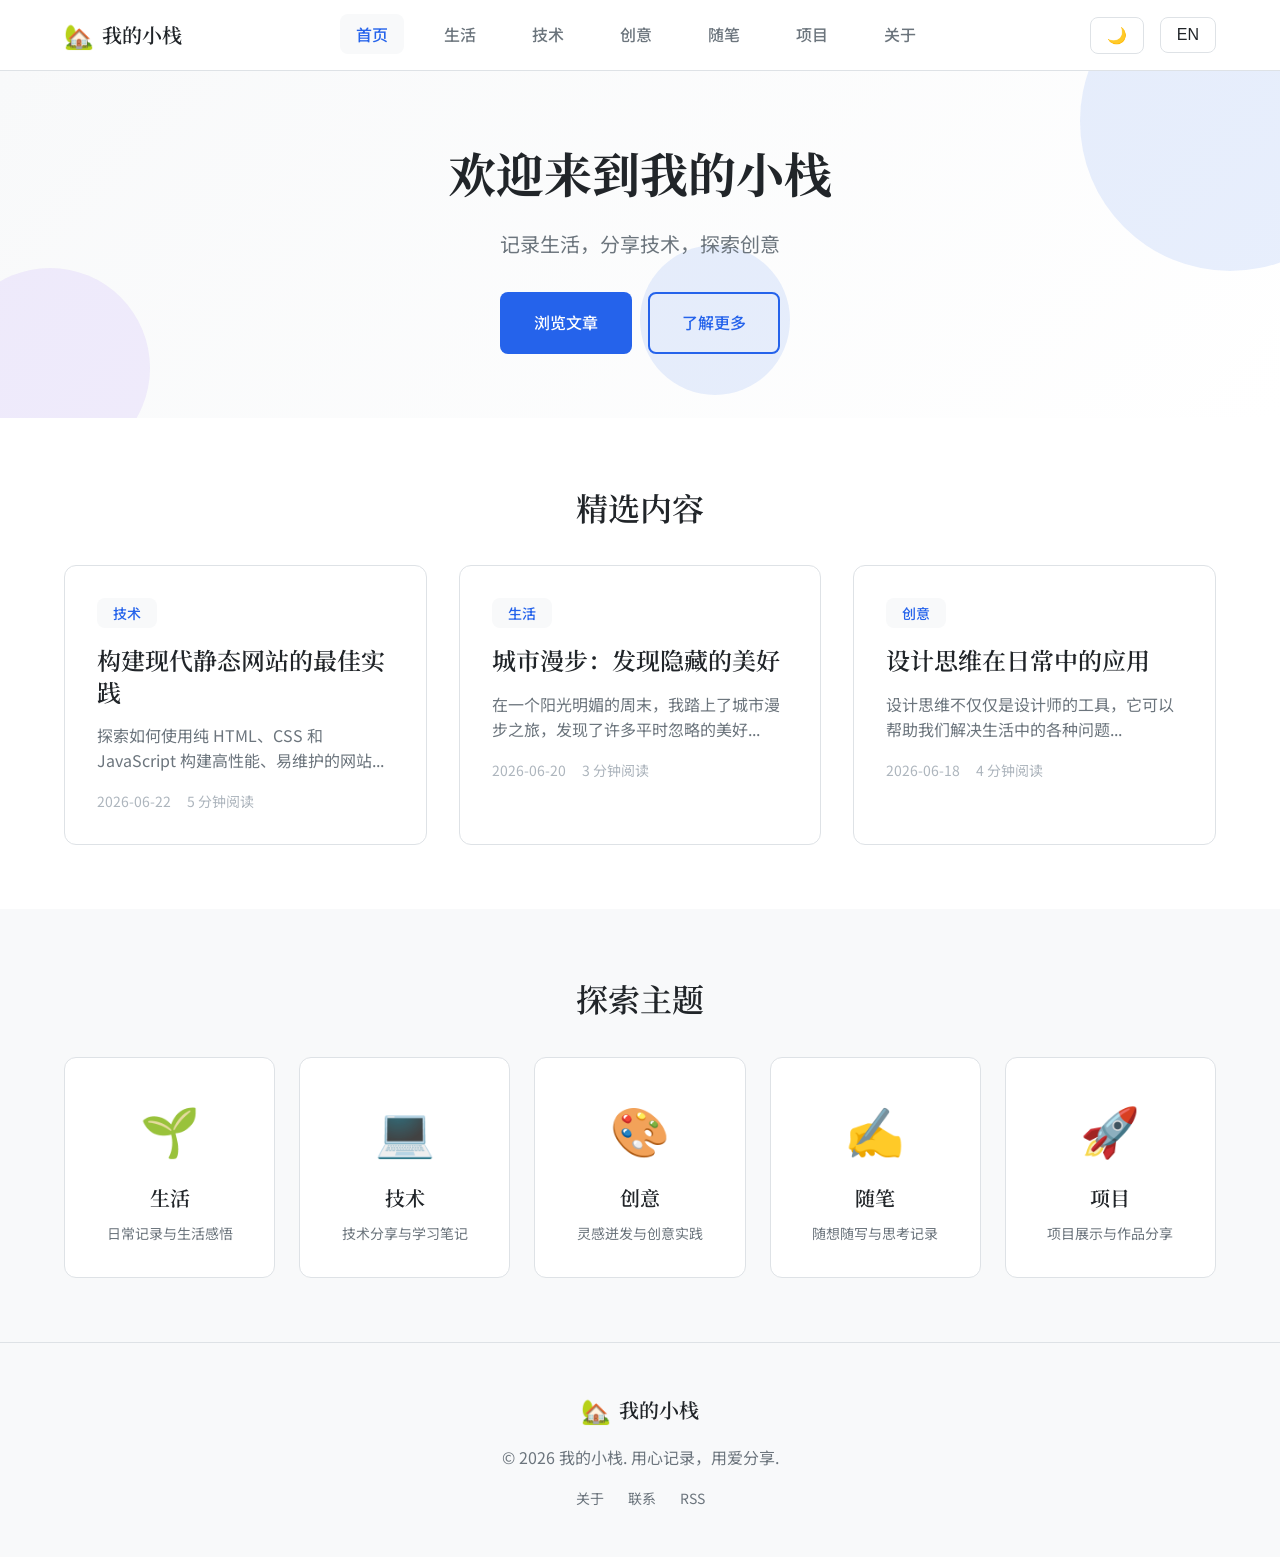
==== index.html @ 9e3a0e68 "Initial commit: 我的小栈 v1" ====
﻿<!DOCTYPE html>
<html lang="zh-CN" data-theme="light">
<head>
    <meta charset="UTF-8">
    <meta name="viewport" content="width=device-width, initial-scale=1.0">
    <title>我的小栈 | My Little Post</title>
    <meta name="description" content="生活、技术、创意、随笔与项目分享">
    <link rel="stylesheet" href="src/styles/main.css">
    <link rel="preconnect" href="https://fonts.googleapis.com">
    <link rel="preconnect" href="https://fonts.gstatic.com" crossorigin>
    <link href="https://fonts.googleapis.com/css2?family=Noto+Serif+SC:wght@400;600;700&family=Noto+Sans+SC:wght@300;400;500;700&display=swap" rel="stylesheet">
</head>
<body>
    <!-- Navigation -->
    <nav class="navbar">
        <div class="container nav-container">
            <a href="/" class="logo">
                <span class="logo-icon">🏡</span>
                <span class="logo-text" data-zh="我的小栈" data-en="My Little Post">我的小栈</span>
            </a>
            <ul class="nav-menu" id="navMenu">
                <li><a href="index.html" class="nav-link active" data-zh="首页" data-en="Home">首页</a></li>
                <li><a href="src/pages/life.html" class="nav-link" data-zh="生活" data-en="Life">生活</a></li>
                <li><a href="src/pages/tech.html" class="nav-link" data-zh="技术" data-en="Tech">技术</a></li>
                <li><a href="src/pages/creative.html" class="nav-link" data-zh="创意" data-en="Creative">创意</a></li>
                <li><a href="src/pages/essays.html" class="nav-link" data-zh="随笔" data-en="Essays">随笔</a></li>
                <li><a href="src/pages/projects.html" class="nav-link" data-zh="项目" data-en="Projects">项目</a></li>
                <li><a href="src/pages/about.html" class="nav-link" data-zh="关于" data-en="About">关于</a></li>
            </ul>
            <div class="nav-actions">
                <button class="theme-toggle" id="themeToggle" aria-label="Toggle theme">
                    <span class="theme-icon">🌙</span>
                </button>
                <button class="lang-toggle" id="langToggle" aria-label="Toggle language">
                    <span class="lang-text">EN</span>
                </button>
                <button class="menu-toggle" id="menuToggle" aria-label="Toggle menu">
                    <span class="hamburger"></span>
                </button>
            </div>
        </div>
    </nav>

    <!-- Hero Section -->
    <header class="hero">
        <div class="container">
            <div class="hero-content">
                <h1 class="hero-title" data-zh="欢迎来到我的小栈" data-en="Welcome to My Little Post">欢迎来到我的小栈</h1>
                <p class="hero-subtitle" data-zh="记录生活，分享技术，探索创意" data-en="Recording life, sharing tech, exploring creativity">记录生活，分享技术，探索创意</p>
                <div class="hero-actions">
                    <a href="#featured" class="btn btn-primary" data-zh="浏览文章" data-en="Browse Posts">浏览文章</a>
                    <a href="src/pages/about.html" class="btn btn-secondary" data-zh="了解更多" data-en="Learn More">了解更多</a>
                </div>
            </div>
        </div>
        <div class="hero-decoration">
            <div class="decoration-circle circle-1"></div>
            <div class="decoration-circle circle-2"></div>
            <div class="decoration-circle circle-3"></div>
        </div>
    </header>

    <!-- Featured Posts -->
    <section class="featured" id="featured">
        <div class="container">
            <h2 class="section-title" data-zh="精选内容" data-en="Featured">精选内容</h2>
            <div class="posts-grid">
                <article class="post-card">
                    <div class="post-category" data-zh="技术" data-en="Tech">技术</div>
                    <h3 class="post-title" data-zh="构建现代静态网站的最佳实践" data-en="Best Practices for Building Modern Static Sites">构建现代静态网站的最佳实践</h3>
                    <p class="post-excerpt" data-zh="探索如何使用纯 HTML、CSS 和 JavaScript 构建高性能、易维护的网站..." data-en="Explore how to build high-performance, maintainable websites with pure HTML, CSS, and JavaScript...">探索如何使用纯 HTML、CSS 和 JavaScript 构建高性能、易维护的网站...</p>
                    <div class="post-meta">
                        <time datetime="2026-06-22">2026-06-22</time>
                        <span class="read-time" data-zh="5 分钟阅读" data-en="5 min read">5 分钟阅读</span>
                    </div>
                </article>
                <article class="post-card">
                    <div class="post-category" data-zh="生活" data-en="Life">生活</div>
                    <h3 class="post-title" data-zh="城市漫步：发现隐藏的美好" data-en="City Walk: Discovering Hidden Beauty">城市漫步：发现隐藏的美好</h3>
                    <p class="post-excerpt" data-zh="在一个阳光明媚的周末，我踏上了城市漫步之旅，发现了许多平时忽略的美好..." data-en="On a sunny weekend, I embarked on a city walk and discovered beauty I had overlooked...">在一个阳光明媚的周末，我踏上了城市漫步之旅，发现了许多平时忽略的美好...</p>
                    <div class="post-meta">
                        <time datetime="2026-06-20">2026-06-20</time>
                        <span class="read-time" data-zh="3 分钟阅读" data-en="3 min read">3 分钟阅读</span>
                    </div>
                </article>
                <article class="post-card">
                    <div class="post-category" data-zh="创意" data-en="Creative">创意</div>
                    <h3 class="post-title" data-zh="设计思维在日常中的应用" data-en="Applying Design Thinking in Daily Life">设计思维在日常中的应用</h3>
                    <p class="post-excerpt" data-zh="设计思维不仅仅是设计师的工具，它可以帮助我们解决生活中的各种问题..." data-en="Design thinking is not just a tool for designers; it can help us solve various problems in life...">设计思维不仅仅是设计师的工具，它可以帮助我们解决生活中的各种问题...</p>
                    <div class="post-meta">
                        <time datetime="2026-06-18">2026-06-18</time>
                        <span class="read-time" data-zh="4 分钟阅读" data-en="4 min read">4 分钟阅读</span>
                    </div>
                </article>
            </div>
        </div>
    </section>

    <!-- Categories Section -->
    <section class="categories">
        <div class="container">
            <h2 class="section-title" data-zh="探索主题" data-en="Explore Topics">探索主题</h2>
            <div class="categories-grid">
                <a href="src/pages/life.html" class="category-card">
                    <span class="category-icon">🌱</span>
                    <h3 class="category-name" data-zh="生活" data-en="Life">生活</h3>
                    <p class="category-desc" data-zh="日常记录与生活感悟" data-en="Daily records and life reflections">日常记录与生活感悟</p>
                </a>
                <a href="src/pages/tech.html" class="category-card">
                    <span class="category-icon">💻</span>
                    <h3 class="category-name" data-zh="技术" data-en="Tech">技术</h3>
                    <p class="category-desc" data-zh="技术分享与学习笔记" data-en="Tech sharing and learning notes">技术分享与学习笔记</p>
                </a>
                <a href="src/pages/creative.html" class="category-card">
                    <span class="category-icon">🎨</span>
                    <h3 class="category-name" data-zh="创意" data-en="Creative">创意</h3>
                    <p class="category-desc" data-zh="灵感迸发与创意实践" data-en="Inspiration and creative practice">灵感迸发与创意实践</p>
                </a>
                <a href="src/pages/essays.html" class="category-card">
                    <span class="category-icon">✍️</span>
                    <h3 class="category-name" data-zh="随笔" data-en="Essays">随笔</h3>
                    <p class="category-desc" data-zh="随想随写与思考记录" data-en="Random thoughts and reflections">随想随写与思考记录</p>
                </a>
                <a href="src/pages/projects.html" class="category-card">
                    <span class="category-icon">🚀</span>
                    <h3 class="category-name" data-zh="项目" data-en="Projects">项目</h3>
                    <p class="category-desc" data-zh="项目展示与作品分享" data-en="Project showcase and portfolio">项目展示与作品分享</p>
                </a>
            </div>
        </div>
    </section>

    <!-- Footer -->
    <footer class="footer">
        <div class="container">
            <div class="footer-content">
                <div class="footer-brand">
                    <span class="logo-icon">🏡</span>
                    <span class="logo-text" data-zh="我的小栈" data-en="My Little Post">我的小栈</span>
                </div>
                <p class="footer-text" data-zh="© 2026 我的小栈. 用心记录，用爱分享." data-en="© 2026 My Little Post. Record with heart, share with love.">© 2026 我的小栈. 用心记录，用爱分享.</p>
                <div class="footer-links">
                    <a href="src/pages/about.html" data-zh="关于" data-en="About">关于</a>
                    <a href="#" data-zh="联系" data-en="Contact">联系</a>
                    <a href="#" data-zh="RSS" data-en="RSS">RSS</a>
                </div>
            </div>
        </div>
    </footer>

    <script src="src/scripts/main.js"></script>
</body>
</html>
---- src/styles/main.css ----
﻿/* ============================================
   我的小栈 - Main Stylesheet
   ============================================ */

/* CSS Variables - Theme System */
:root {
    /* Colors - Light Theme */
    --color-bg: #ffffff;
    --color-bg-secondary: #f8f9fa;
    --color-bg-tertiary: #e9ecef;
    --color-text: #212529;
    --color-text-secondary: #6c757d;
    --color-text-muted: #adb5bd;
    --color-primary: #2563eb;
    --color-primary-hover: #1d4ed8;
    --color-accent: #8b5cf6;
    --color-border: #dee2e6;
    --color-shadow: rgba(0, 0, 0, 0.1);
    --color-card-bg: #ffffff;
    
    /* Typography */
    --font-serif: 'Noto Serif SC', serif;
    --font-sans: 'Noto Sans SC', -apple-system, BlinkMacSystemFont, 'Segoe UI', sans-serif;
    --font-mono: 'Fira Code', 'Consolas', monospace;
    
    /* Spacing */
    --spacing-xs: 0.25rem;
    --spacing-sm: 0.5rem;
    --spacing-md: 1rem;
    --spacing-lg: 1.5rem;
    --spacing-xl: 2rem;
    --spacing-2xl: 3rem;
    --spacing-3xl: 4rem;
    
    /* Layout */
    --container-max: 1200px;
    --border-radius: 8px;
    --border-radius-lg: 12px;
    
    /* Transitions */
    --transition: all 0.3s ease;
}

/* Dark Theme */
[data-theme="dark"] {
    --color-bg: #1a1a1a;
    --color-bg-secondary: #2d2d2d;
    --color-bg-tertiary: #404040;
    --color-text: #e4e4e4;
    --color-text-secondary: #a0a0a0;
    --color-text-muted: #6c6c6c;
    --color-primary: #60a5fa;
    --color-primary-hover: #3b82f6;
    --color-accent: #a78bfa;
    --color-border: #404040;
    --color-shadow: rgba(0, 0, 0, 0.3);
    --color-card-bg: #2d2d2d;
}

/* Reset & Base */
* {
    margin: 0;
    padding: 0;
    box-sizing: border-box;
}

html {
    scroll-behavior: smooth;
}

body {
    font-family: var(--font-sans);
    font-size: 16px;
    line-height: 1.6;
    color: var(--color-text);
    background-color: var(--color-bg);
    transition: var(--transition);
}

.container {
    max-width: var(--container-max);
    margin: 0 auto;
    padding: 0 var(--spacing-lg);
}

a {
    color: var(--color-primary);
    text-decoration: none;
    transition: var(--transition);
}

a:hover {
    color: var(--color-primary-hover);
}

/* ============================================
   Navigation
   ============================================ */
.navbar {
    position: sticky;
    top: 0;
    z-index: 1000;
    background-color: var(--color-bg);
    border-bottom: 1px solid var(--color-border);
    backdrop-filter: blur(10px);
    background-color: rgba(var(--color-bg), 0.95);
}

.nav-container {
    display: flex;
    align-items: center;
    justify-content: space-between;
    padding: var(--spacing-md) var(--spacing-lg);
}

.logo {
    display: flex;
    align-items: center;
    gap: var(--spacing-sm);
    font-family: var(--font-serif);
    font-size: 1.25rem;
    font-weight: 600;
    color: var(--color-text);
}

.logo:hover {
    color: var(--color-primary);
}

.logo-icon {
    font-size: 1.5rem;
}

.nav-menu {
    display: flex;
    list-style: none;
    gap: var(--spacing-lg);
}

.nav-link {
    color: var(--color-text-secondary);
    font-weight: 500;
    padding: var(--spacing-sm) var(--spacing-md);
    border-radius: var(--border-radius);
    transition: var(--transition);
}

.nav-link:hover,
.nav-link.active {
    color: var(--color-primary);
    background-color: var(--color-bg-secondary);
}

.nav-actions {
    display: flex;
    align-items: center;
    gap: var(--spacing-md);
}

.theme-toggle,
.lang-toggle {
    background: none;
    border: 1px solid var(--color-border);
    border-radius: var(--border-radius);
    padding: var(--spacing-sm) var(--spacing-md);
    cursor: pointer;
    font-size: 1rem;
    color: var(--color-text);
    transition: var(--transition);
}

.theme-toggle:hover,
.lang-toggle:hover {
    background-color: var(--color-bg-secondary);
    border-color: var(--color-primary);
}

.menu-toggle {
    display: none;
    background: none;
    border: none;
    cursor: pointer;
    padding: var(--spacing-sm);
}

.hamburger {
    display: block;
    width: 24px;
    height: 2px;
    background-color: var(--color-text);
    position: relative;
    transition: var(--transition);
}

.hamburger::before,
.hamburger::after {
    content: '';
    position: absolute;
    width: 24px;
    height: 2px;
    background-color: var(--color-text);
    transition: var(--transition);
}

.hamburger::before {
    top: -8px;
}

.hamburger::after {
    bottom: -8px;
}

/* ============================================
   Hero Section
   ============================================ */
.hero {
    position: relative;
    padding: var(--spacing-3xl) 0;
    background: linear-gradient(135deg, var(--color-bg-secondary) 0%, var(--color-bg) 100%);
    overflow: hidden;
}

.hero-content {
    text-align: center;
    position: relative;
    z-index: 2;
}

.hero-title {
    font-family: var(--font-serif);
    font-size: 3rem;
    font-weight: 700;
    margin-bottom: var(--spacing-md);
    color: var(--color-text);
}

.hero-subtitle {
    font-size: 1.25rem;
    color: var(--color-text-secondary);
    margin-bottom: var(--spacing-xl);
}

.hero-actions {
    display: flex;
    gap: var(--spacing-md);
    justify-content: center;
    flex-wrap: wrap;
}

.btn {
    display: inline-block;
    padding: var(--spacing-md) var(--spacing-xl);
    border-radius: var(--border-radius);
    font-weight: 500;
    transition: var(--transition);
    border: 2px solid transparent;
}

.btn-primary {
    background-color: var(--color-primary);
    color: white;
}

.btn-primary:hover {
    background-color: var(--color-primary-hover);
    color: white;
    transform: translateY(-2px);
    box-shadow: 0 4px 12px var(--color-shadow);
}

.btn-secondary {
    background-color: transparent;
    color: var(--color-primary);
    border-color: var(--color-primary);
}

.btn-secondary:hover {
    background-color: var(--color-primary);
    color: white;
}

.hero-decoration {
    position: absolute;
    top: 0;
    left: 0;
    right: 0;
    bottom: 0;
    pointer-events: none;
}

.decoration-circle {
    position: absolute;
    border-radius: 50%;
    opacity: 0.1;
    animation: float 20s infinite ease-in-out;
}

.circle-1 {
    width: 300px;
    height: 300px;
    background: var(--color-primary);
    top: -100px;
    right: -100px;
    animation-delay: 0s;
}

.circle-2 {
    width: 200px;
    height: 200px;
    background: var(--color-accent);
    bottom: -50px;
    left: -50px;
    animation-delay: 5s;
}

.circle-3 {
    width: 150px;
    height: 150px;
    background: var(--color-primary);
    top: 50%;
    left: 50%;
    animation-delay: 10s;
}

@keyframes float {
    0%, 100% {
        transform: translate(0, 0);
    }
    50% {
        transform: translate(30px, -30px);
    }
}

/* ============================================
   Featured Posts
   ============================================ */
.featured {
    padding: var(--spacing-3xl) 0;
}

.section-title {
    font-family: var(--font-serif);
    font-size: 2rem;
    font-weight: 600;
    margin-bottom: var(--spacing-xl);
    text-align: center;
    color: var(--color-text);
}

.posts-grid {
    display: grid;
    grid-template-columns: repeat(auto-fit, minmax(300px, 1fr));
    gap: var(--spacing-xl);
}

.post-card {
    background-color: var(--color-card-bg);
    border: 1px solid var(--color-border);
    border-radius: var(--border-radius-lg);
    padding: var(--spacing-xl);
    transition: var(--transition);
    cursor: pointer;
}

.post-card:hover {
    transform: translateY(-4px);
    box-shadow: 0 8px 24px var(--color-shadow);
    border-color: var(--color-primary);
}

.post-category {
    display: inline-block;
    font-size: 0.875rem;
    font-weight: 500;
    color: var(--color-primary);
    background-color: var(--color-bg-secondary);
    padding: var(--spacing-xs) var(--spacing-md);
    border-radius: var(--border-radius);
    margin-bottom: var(--spacing-md);
}

.post-title {
    font-family: var(--font-serif);
    font-size: 1.5rem;
    font-weight: 600;
    margin-bottom: var(--spacing-md);
    color: var(--color-text);
    line-height: 1.3;
}

.post-excerpt {
    color: var(--color-text-secondary);
    margin-bottom: var(--spacing-md);
    line-height: 1.6;
}

.post-meta {
    display: flex;
    gap: var(--spacing-md);
    font-size: 0.875rem;
    color: var(--color-text-muted);
}

/* ============================================
   Categories Section
   ============================================ */
.categories {
    padding: var(--spacing-3xl) 0;
    background-color: var(--color-bg-secondary);
}

.categories-grid {
    display: grid;
    grid-template-columns: repeat(auto-fit, minmax(200px, 1fr));
    gap: var(--spacing-lg);
}

.category-card {
    background-color: var(--color-card-bg);
    border: 1px solid var(--color-border);
    border-radius: var(--border-radius-lg);
    padding: var(--spacing-xl);
    text-align: center;
    transition: var(--transition);
}

.category-card:hover {
    transform: translateY(-4px);
    box-shadow: 0 8px 24px var(--color-shadow);
    border-color: var(--color-primary);
}

.category-icon {
    font-size: 3rem;
    display: block;
    margin-bottom: var(--spacing-md);
}

.category-name {
    font-family: var(--font-serif);
    font-size: 1.25rem;
    font-weight: 600;
    margin-bottom: var(--spacing-sm);
    color: var(--color-text);
}

.category-desc {
    font-size: 0.875rem;
    color: var(--color-text-secondary);
}

/* ============================================
   Footer
   ============================================ */
.footer {
    padding: var(--spacing-2xl) 0;
    background-color: var(--color-bg-secondary);
    border-top: 1px solid var(--color-border);
}

.footer-content {
    text-align: center;
}

.footer-brand {
    display: flex;
    align-items: center;
    justify-content: center;
    gap: var(--spacing-sm);
    font-family: var(--font-serif);
    font-size: 1.25rem;
    font-weight: 600;
    margin-bottom: var(--spacing-md);
}

.footer-text {
    color: var(--color-text-secondary);
    margin-bottom: var(--spacing-md);
}

.footer-links {
    display: flex;
    gap: var(--spacing-lg);
    justify-content: center;
}

.footer-links a {
    color: var(--color-text-secondary);
    font-size: 0.875rem;
}

.footer-links a:hover {
    color: var(--color-primary);
}

/* ============================================
   Responsive Design
   ============================================ */
@media (max-width: 768px) {
    .nav-menu {
        position: fixed;
        left: -100%;
        top: 70px;
        flex-direction: column;
        background-color: var(--color-bg);
        width: 100%;
        text-align: center;
        transition: 0.3s;
        box-shadow: 0 10px 27px var(--color-shadow);
        padding: var(--spacing-xl) 0;
    }

    .nav-menu.active {
        left: 0;
    }

    .menu-toggle {
        display: block;
    }

    .hero-title {
        font-size: 2rem;
    }

    .hero-subtitle {
        font-size: 1rem;
    }

    .posts-grid {
        grid-template-columns: 1fr;
    }

    .categories-grid {
        grid-template-columns: repeat(2, 1fr);
    }
}

@media (max-width: 480px) {
    .categories-grid {
        grid-template-columns: 1fr;
    }
}

/* ============================================
   Page Header (Sub-pages)
   ============================================ */
.page-header {
    padding: var(--spacing-3xl) 0 var(--spacing-xl);
    background: linear-gradient(135deg, var(--color-bg-secondary) 0%, var(--color-bg) 100%);
    text-align: center;
}

.page-title {
    font-family: var(--font-serif);
    font-size: 2.5rem;
    font-weight: 700;
    margin-bottom: var(--spacing-md);
    display: flex;
    align-items: center;
    justify-content: center;
    gap: var(--spacing-md);
}

.page-icon {
    font-size: 2.5rem;
}

.page-subtitle {
    font-size: 1.125rem;
    color: var(--color-text-secondary);
}

.page-content {
    padding: var(--spacing-2xl) 0 var(--spacing-3xl);
    min-height: 50vh;
}

/* ============================================
   About Page
   ============================================ */
.about-content {
    max-width: 800px;
    margin: 0 auto;
}

.about-section {
    margin-bottom: var(--spacing-2xl);
}

.about-section h2 {
    font-family: var(--font-serif);
    font-size: 1.75rem;
    font-weight: 600;
    margin-bottom: var(--spacing-md);
    color: var(--color-text);
}

.about-section p {
    color: var(--color-text-secondary);
    line-height: 1.8;
    margin-bottom: var(--spacing-md);
}

.about-features {
    display: grid;
    grid-template-columns: repeat(auto-fit, minmax(150px, 1fr));
    gap: var(--spacing-lg);
    margin-top: var(--spacing-lg);
}

.feature-item {
    text-align: center;
    padding: var(--spacing-lg);
    background-color: var(--color-bg-secondary);
    border-radius: var(--border-radius-lg);
    transition: var(--transition);
}

.feature-item:hover {
    transform: translateY(-4px);
    box-shadow: 0 4px 12px var(--color-shadow);
}

.feature-icon {
    font-size: 2rem;
    display: block;
    margin-bottom: var(--spacing-sm);
}

.feature-item h3 {
    font-family: var(--font-serif);
    font-size: 1.125rem;
    margin-bottom: var(--spacing-xs);
}

.feature-item p {
    font-size: 0.875rem;
    margin-bottom: 0;
}

.contact-links {
    display: flex;
    flex-wrap: wrap;
    gap: var(--spacing-md);
    margin-top: var(--spacing-md);
}

.contact-link {
    display: inline-flex;
    align-items: center;
    gap: var(--spacing-sm);
    padding: var(--spacing-md) var(--spacing-lg);
    background-color: var(--color-bg-secondary);
    border-radius: var(--border-radius);
    color: var(--color-text);
    transition: var(--transition);
}

.contact-link:hover {
    background-color: var(--color-primary);
    color: white;
    transform: translateY(-2px);
}

.post-tag {
    background-color: var(--color-bg-tertiary);
    padding: 2px 8px;
    border-radius: 4px;
    font-size: 0.75rem;
}
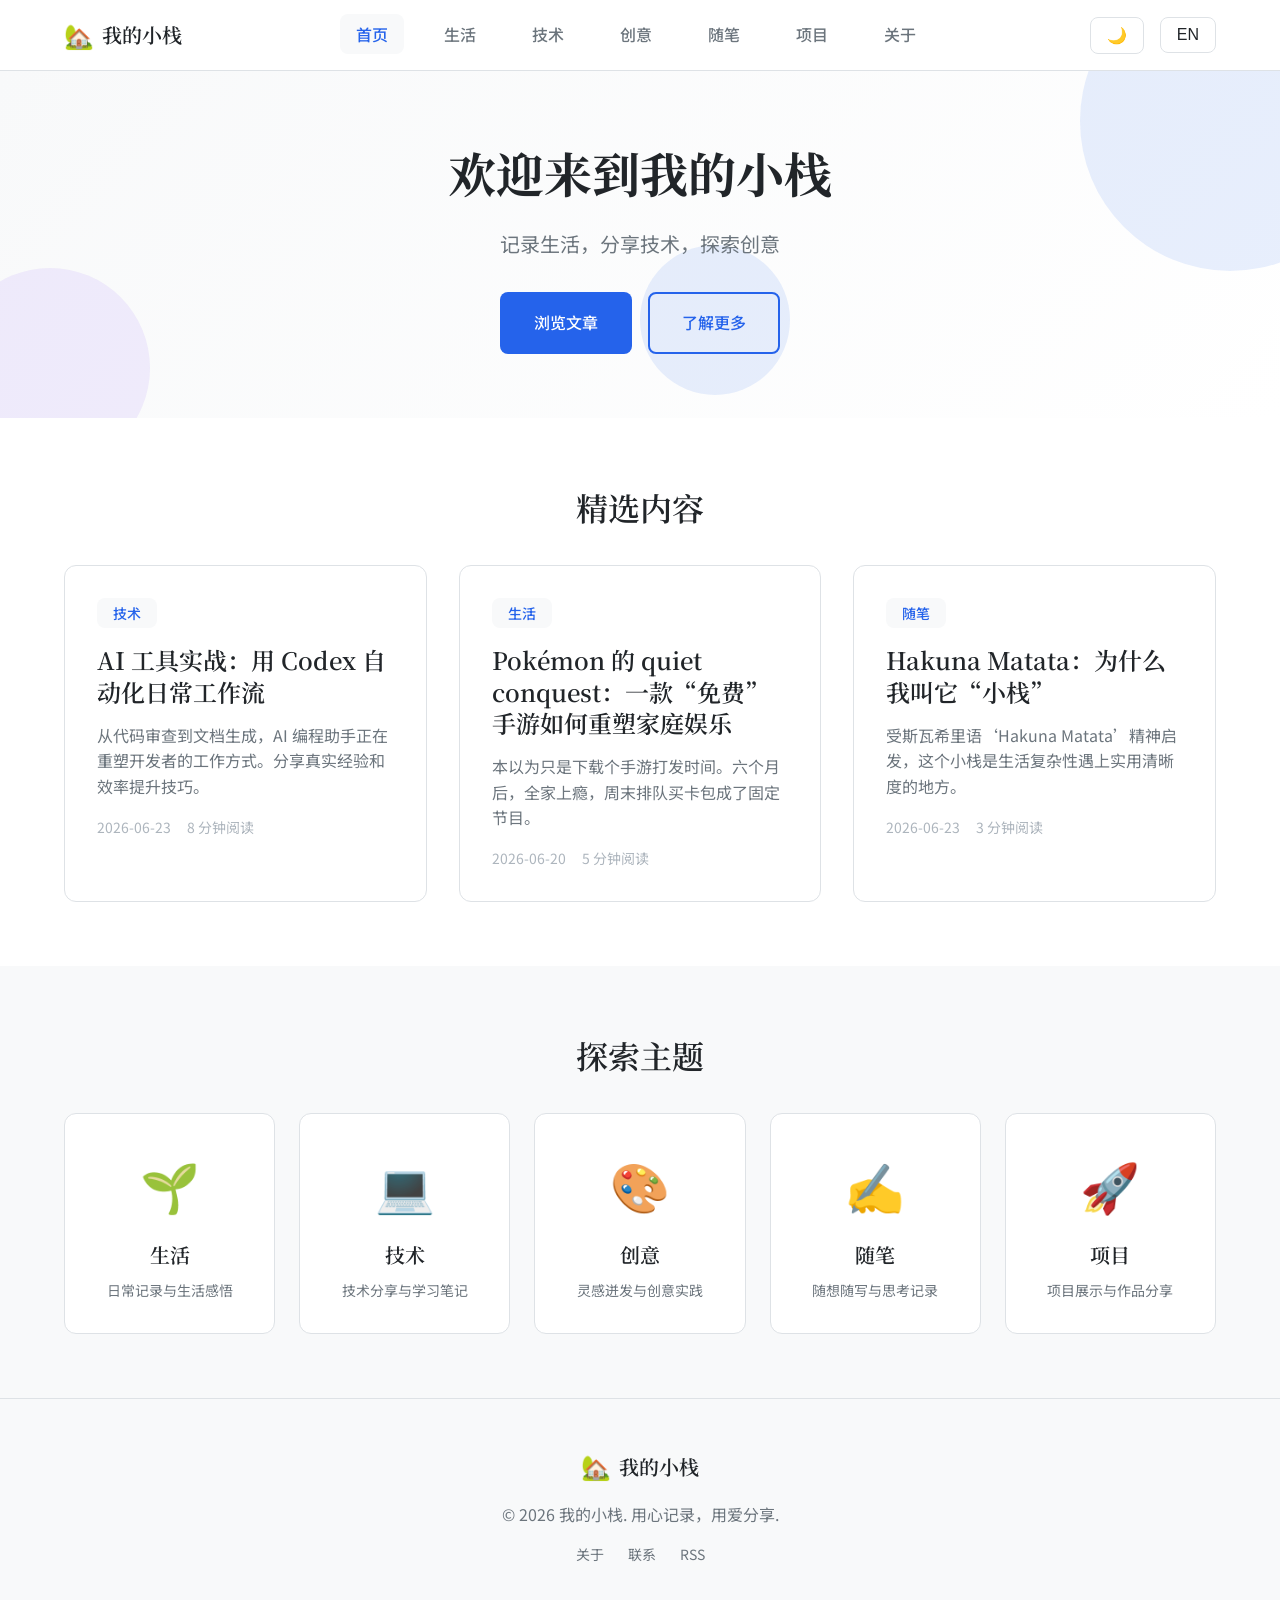
==== commit 99358f7a: "Add real content to all pages" ====
--- a/index.html
+++ b/index.html
@@ -67,32 +67,31 @@
             <div class="posts-grid">
                 <article class="post-card">
                     <div class="post-category" data-zh="技术" data-en="Tech">技术</div>
-                    <h3 class="post-title" data-zh="构建现代静态网站的最佳实践" data-en="Best Practices for Building Modern Static Sites">构建现代静态网站的最佳实践</h3>
-                    <p class="post-excerpt" data-zh="探索如何使用纯 HTML、CSS 和 JavaScript 构建高性能、易维护的网站..." data-en="Explore how to build high-performance, maintainable websites with pure HTML, CSS, and JavaScript...">探索如何使用纯 HTML、CSS 和 JavaScript 构建高性能、易维护的网站...</p>
+                    <h3 class="post-title" data-zh="AI 工具实战：用 Codex 自动化日常工作流" data-en="AI Tools in Action: Automating Daily Workflows with Codex">AI 工具实战：用 Codex 自动化日常工作流</h3>
+                    <p class="post-excerpt" data-zh="从代码审查到文档生成，AI 编程助手正在重塑开发者的工作方式。分享真实经验和效率提升技巧。" data-en="From code review to documentation, AI coding assistants are reshaping how developers work.">从代码审查到文档生成，AI 编程助手正在重塑开发者的工作方式。分享真实经验和效率提升技巧。</p>
                     <div class="post-meta">
-                        <time datetime="2026-06-22">2026-06-22</time>
+                        <time datetime="2026-06-23">2026-06-23</time>
+                        <span class="read-time" data-zh="8 分钟阅读" data-en="8 min read">8 分钟阅读</span>
+                    </div>
+                </article>
+                <article class="post-card">
+                    <div class="post-category" data-zh="生活" data-en="Life">生活</div>
+                    <h3 class="post-title" data-zh="Pokémon 的 quiet conquest：一款“免费”手游如何重塑家庭娱乐" data-en="Pokémon’s Quiet Conquest: How a Free Game Reshaped Family Entertainment">Pokémon 的 quiet conquest：一款“免费”手游如何重塑家庭娱乐</h3>
+                    <p class="post-excerpt" data-zh="本以为只是下载个手游打发时间。六个月后，全家上瘾，周末排队买卡包成了固定节目。" data-en="I thought I was just downloading a mobile game. Six months later, the whole family is hooked.">本以为只是下载个手游打发时间。六个月后，全家上瘾，周末排队买卡包成了固定节目。</p>
+                    <div class="post-meta">
+                        <time datetime="2026-06-20">2026-06-20</time>
                         <span class="read-time" data-zh="5 分钟阅读" data-en="5 min read">5 分钟阅读</span>
                     </div>
                 </article>
                 <article class="post-card">
-                    <div class="post-category" data-zh="生活" data-en="Life">生活</div>
-                    <h3 class="post-title" data-zh="城市漫步：发现隐藏的美好" data-en="City Walk: Discovering Hidden Beauty">城市漫步：发现隐藏的美好</h3>
-                    <p class="post-excerpt" data-zh="在一个阳光明媚的周末，我踏上了城市漫步之旅，发现了许多平时忽略的美好..." data-en="On a sunny weekend, I embarked on a city walk and discovered beauty I had overlooked...">在一个阳光明媚的周末，我踏上了城市漫步之旅，发现了许多平时忽略的美好...</p>
+                    <div class="post-category" data-zh="随笔" data-en="Essays">随笔</div>
+                    <h3 class="post-title" data-zh="Hakuna Matata：为什么我叫它“小栈”" data-en="Hakuna Matata: Why I Call It ‘Little Post’">Hakuna Matata：为什么我叫它“小栈”</h3>
+                    <p class="post-excerpt" data-zh="受斯瓦希里语‘Hakuna Matata’精神启发，这个小栈是生活复杂性遇上实用清晰度的地方。" data-en="Inspired by ‘Hakuna Matata’, this little post is where life’s complexity meets practical clarity.">受斯瓦希里语‘Hakuna Matata’精神启发，这个小栈是生活复杂性遇上实用清晰度的地方。</p>
                     <div class="post-meta">
-                        <time datetime="2026-06-20">2026-06-20</time>
+                        <time datetime="2026-06-23">2026-06-23</time>
                         <span class="read-time" data-zh="3 分钟阅读" data-en="3 min read">3 分钟阅读</span>
                     </div>
-                </article>
-                <article class="post-card">
-                    <div class="post-category" data-zh="创意" data-en="Creative">创意</div>
-                    <h3 class="post-title" data-zh="设计思维在日常中的应用" data-en="Applying Design Thinking in Daily Life">设计思维在日常中的应用</h3>
-                    <p class="post-excerpt" data-zh="设计思维不仅仅是设计师的工具，它可以帮助我们解决生活中的各种问题..." data-en="Design thinking is not just a tool for designers; it can help us solve various problems in life...">设计思维不仅仅是设计师的工具，它可以帮助我们解决生活中的各种问题...</p>
-                    <div class="post-meta">
-                        <time datetime="2026-06-18">2026-06-18</time>
-                        <span class="read-time" data-zh="4 分钟阅读" data-en="4 min read">4 分钟阅读</span>
-                    </div>
-                </article>
-            </div>
+                </article></div>
         </div>
     </section>
 
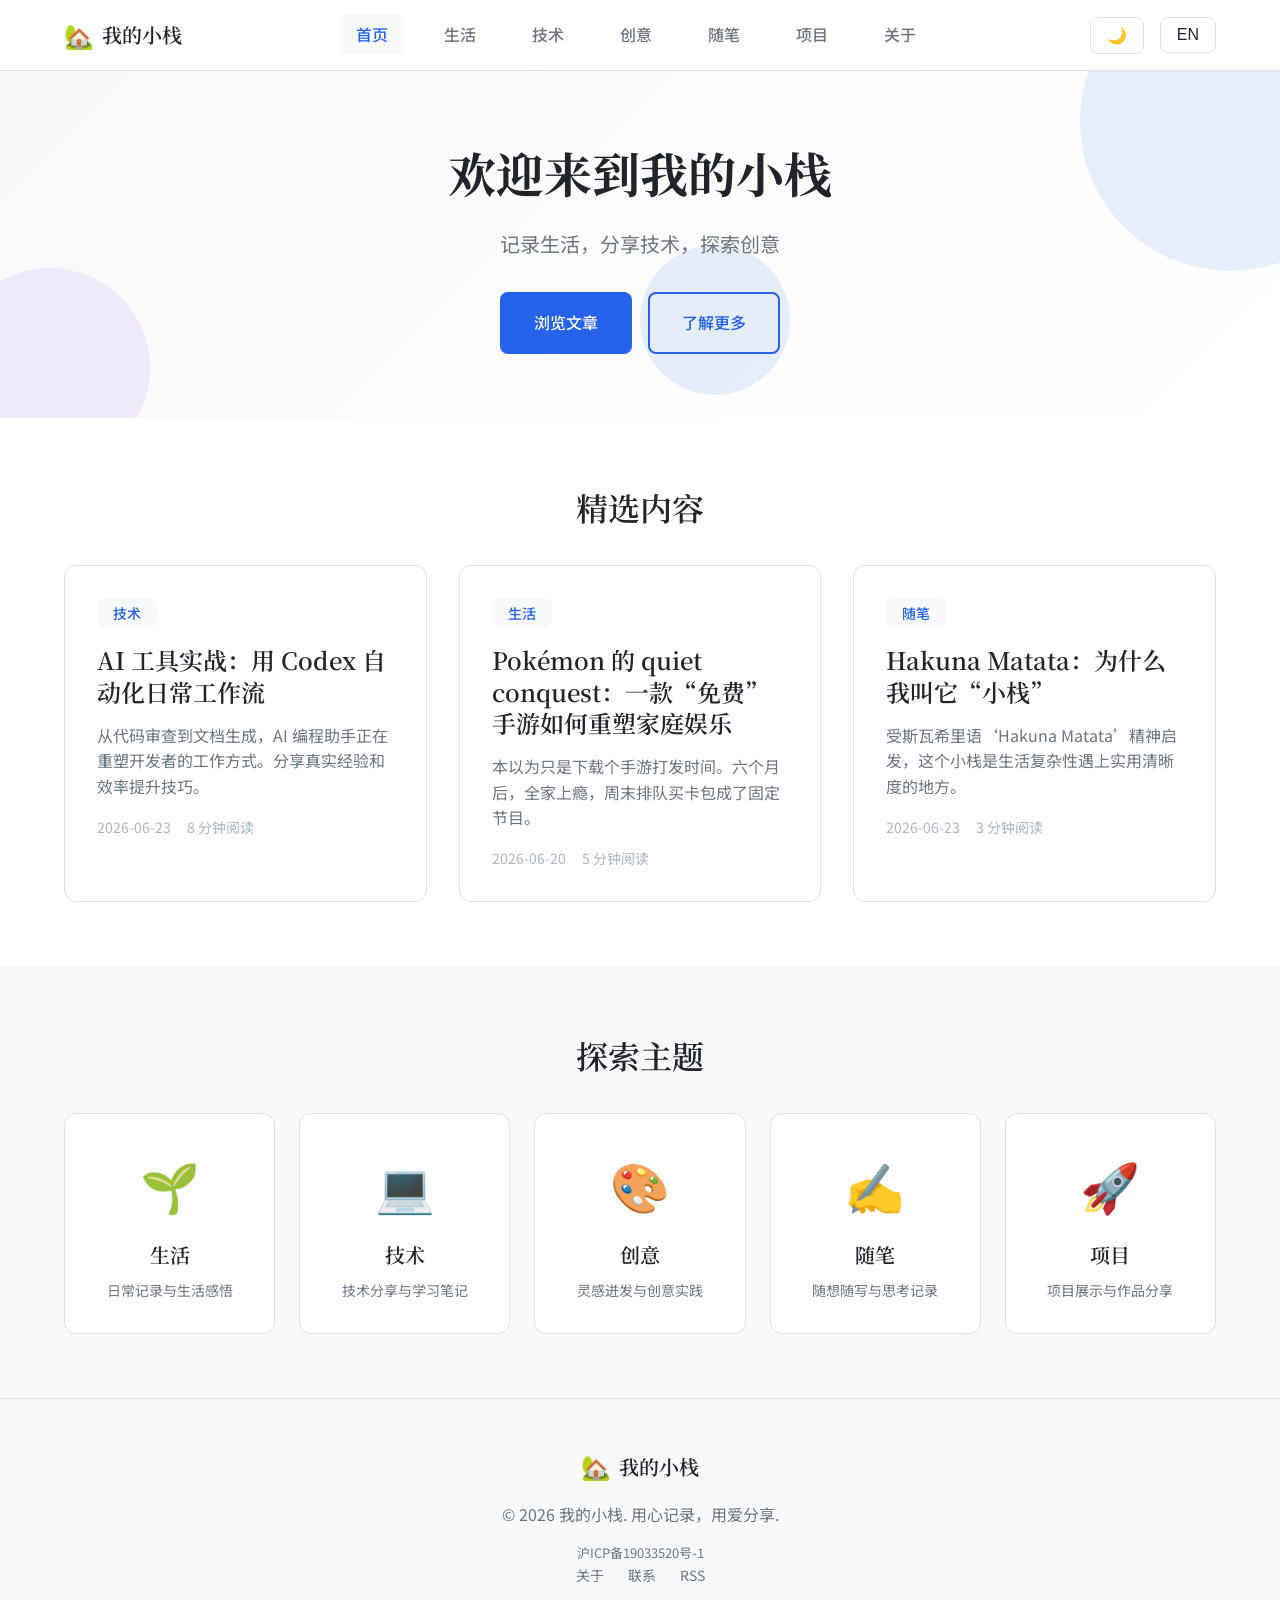
==== commit bf5eea6e: "添加ICP备案信息到页脚" ====
--- a/index.html
+++ b/index.html
@@ -138,6 +138,7 @@
                     <span class="logo-text" data-zh="我的小栈" data-en="My Little Post">我的小栈</span>
                 </div>
                 <p class="footer-text" data-zh="© 2026 我的小栈. 用心记录，用爱分享." data-en="© 2026 My Little Post. Record with heart, share with love.">© 2026 我的小栈. 用心记录，用爱分享.</p>
+                <p class="footer-icp"><a href="https://beian.miit.gov.cn" target="_blank" rel="noopener">沪ICP备19033520号-1</a></p>
                 <div class="footer-links">
                     <a href="src/pages/about.html" data-zh="关于" data-en="About">关于</a>
                     <a href="#" data-zh="联系" data-en="Contact">联系</a>
--- a/src/styles/main.css
+++ b/src/styles/main.css
@@ -493,6 +493,20 @@
     color: var(--color-primary);
 }
 
+/* ICP Filing */
+.footer-icp {
+    margin-top: var(--spacing-sm);
+    font-size: 0.8125rem;
+}
+
+.footer-icp a {
+    color: var(--color-text-secondary);
+}
+
+.footer-icp a:hover {
+    color: var(--color-primary);
+}
+
 /* ============================================
    Responsive Design
    ============================================ */
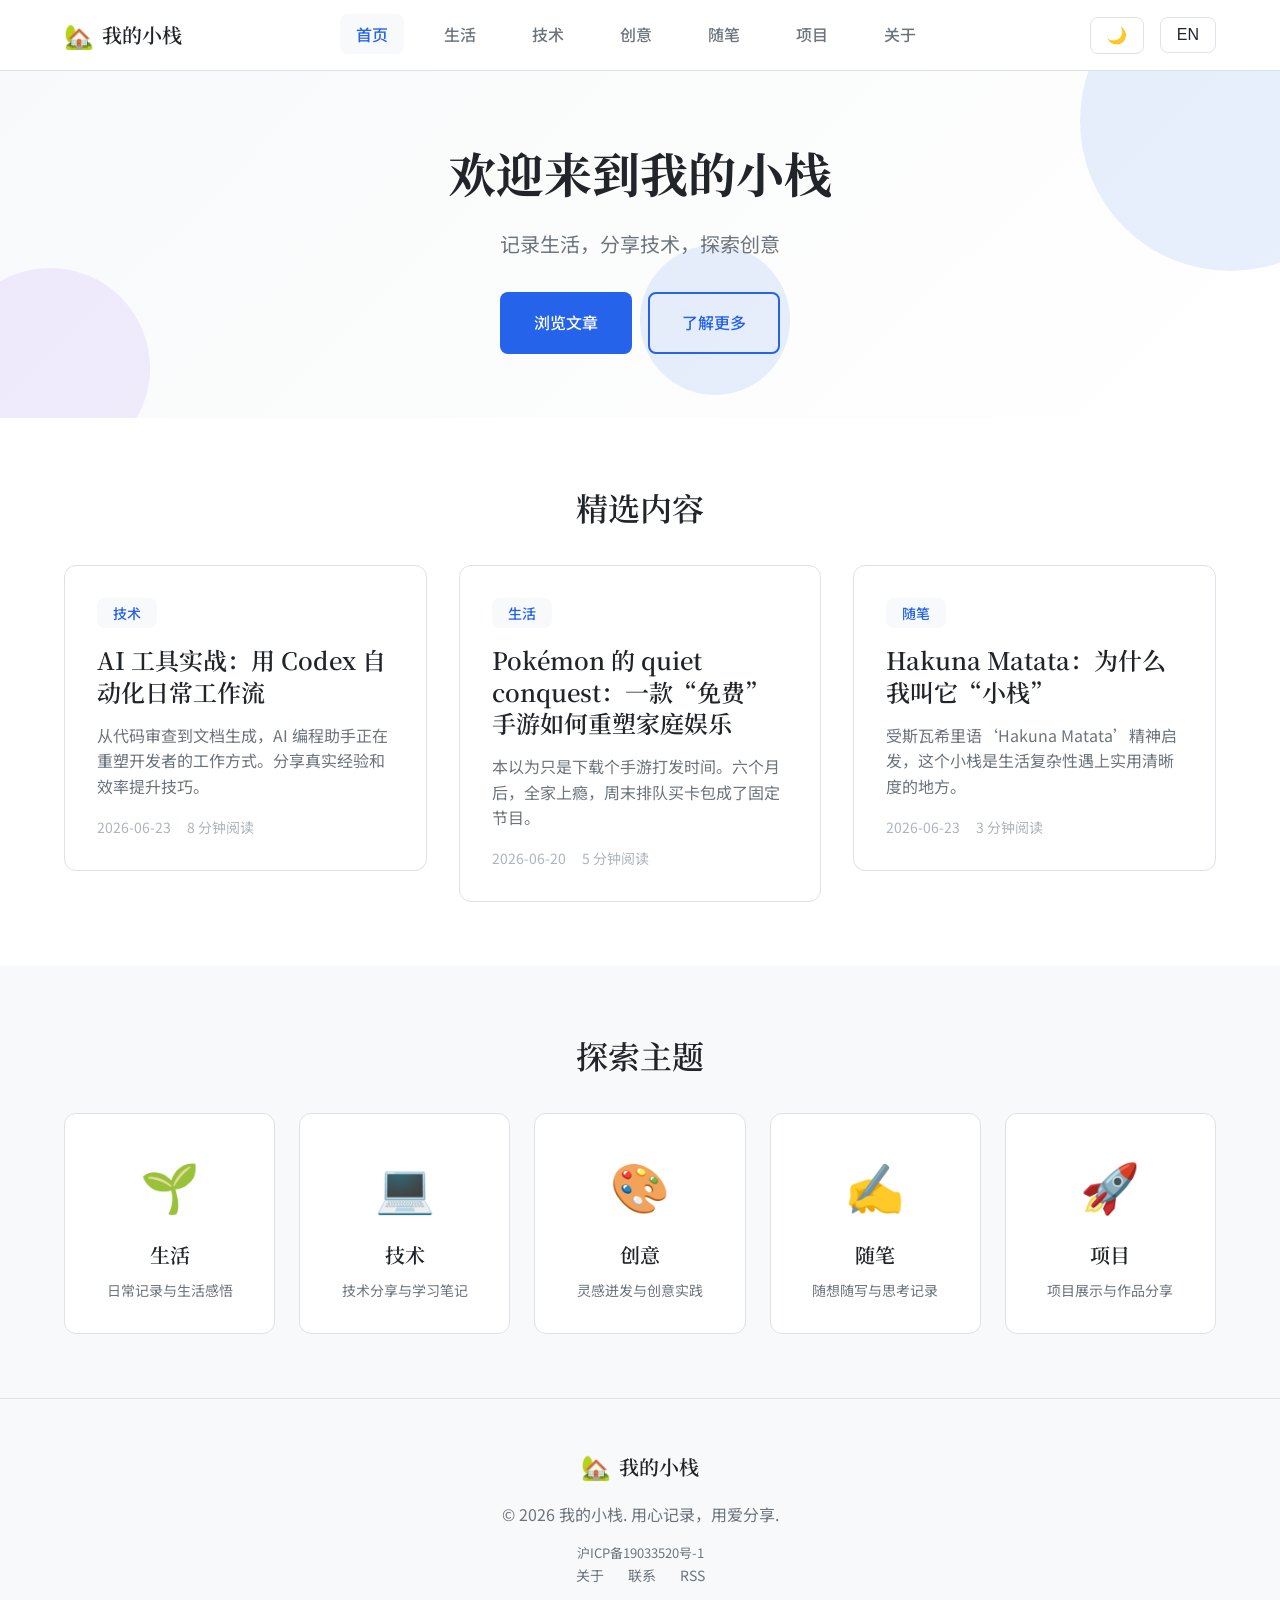
==== commit e0d1edc4: "添加3篇精选文章页面，首页卡片添加链接，删除关于页面联系部分" ====
--- a/index.html
+++ b/index.html
@@ -65,7 +65,7 @@
         <div class="container">
             <h2 class="section-title" data-zh="精选内容" data-en="Featured">精选内容</h2>
             <div class="posts-grid">
-                <article class="post-card">
+                <a href="src/pages/articles/codex-automation.html" class="post-card-link"><article class="post-card">
                     <div class="post-category" data-zh="技术" data-en="Tech">技术</div>
                     <h3 class="post-title" data-zh="AI 工具实战：用 Codex 自动化日常工作流" data-en="AI Tools in Action: Automating Daily Workflows with Codex">AI 工具实战：用 Codex 自动化日常工作流</h3>
                     <p class="post-excerpt" data-zh="从代码审查到文档生成，AI 编程助手正在重塑开发者的工作方式。分享真实经验和效率提升技巧。" data-en="From code review to documentation, AI coding assistants are reshaping how developers work.">从代码审查到文档生成，AI 编程助手正在重塑开发者的工作方式。分享真实经验和效率提升技巧。</p>
@@ -73,8 +73,8 @@
                         <time datetime="2026-06-23">2026-06-23</time>
                         <span class="read-time" data-zh="8 分钟阅读" data-en="8 min read">8 分钟阅读</span>
                     </div>
-                </article>
-                <article class="post-card">
+                </article></a>
+                <a href="src/pages/articles/pokemon-quiet-conquest.html" class="post-card-link"><article class="post-card">
                     <div class="post-category" data-zh="生活" data-en="Life">生活</div>
                     <h3 class="post-title" data-zh="Pokémon 的 quiet conquest：一款“免费”手游如何重塑家庭娱乐" data-en="Pokémon’s Quiet Conquest: How a Free Game Reshaped Family Entertainment">Pokémon 的 quiet conquest：一款“免费”手游如何重塑家庭娱乐</h3>
                     <p class="post-excerpt" data-zh="本以为只是下载个手游打发时间。六个月后，全家上瘾，周末排队买卡包成了固定节目。" data-en="I thought I was just downloading a mobile game. Six months later, the whole family is hooked.">本以为只是下载个手游打发时间。六个月后，全家上瘾，周末排队买卡包成了固定节目。</p>
@@ -82,8 +82,8 @@
                         <time datetime="2026-06-20">2026-06-20</time>
                         <span class="read-time" data-zh="5 分钟阅读" data-en="5 min read">5 分钟阅读</span>
                     </div>
-                </article>
-                <article class="post-card">
+                </article></a>
+                <a href="src/pages/articles/hakuna-matata-little-post.html" class="post-card-link"><article class="post-card">
                     <div class="post-category" data-zh="随笔" data-en="Essays">随笔</div>
                     <h3 class="post-title" data-zh="Hakuna Matata：为什么我叫它“小栈”" data-en="Hakuna Matata: Why I Call It ‘Little Post’">Hakuna Matata：为什么我叫它“小栈”</h3>
                     <p class="post-excerpt" data-zh="受斯瓦希里语‘Hakuna Matata’精神启发，这个小栈是生活复杂性遇上实用清晰度的地方。" data-en="Inspired by ‘Hakuna Matata’, this little post is where life’s complexity meets practical clarity.">受斯瓦希里语‘Hakuna Matata’精神启发，这个小栈是生活复杂性遇上实用清晰度的地方。</p>
@@ -91,7 +91,7 @@
                         <time datetime="2026-06-23">2026-06-23</time>
                         <span class="read-time" data-zh="3 分钟阅读" data-en="3 min read">3 分钟阅读</span>
                     </div>
-                </article></div>
+                </article></a></div>
         </div>
     </section>
 
--- a/src/styles/main.css
+++ b/src/styles/main.css
@@ -449,6 +449,125 @@
     color: var(--color-text-secondary);
 }
 
+
+/* ============================================
+   Article Page
+   ============================================ */
+.article-header {
+    padding: var(--spacing-3xl) 0 var(--spacing-xl);
+    text-align: center;
+}
+
+.article-header .article-category {
+    display: inline-block;
+    font-size: 0.875rem;
+    font-weight: 500;
+    color: var(--color-primary);
+    background-color: var(--color-bg-secondary);
+    padding: var(--spacing-xs) var(--spacing-md);
+    border-radius: var(--border-radius);
+    margin-bottom: var(--spacing-lg);
+}
+
+.article-header .article-title {
+    font-family: var(--font-serif);
+    font-size: 2.25rem;
+    font-weight: 700;
+    line-height: 1.3;
+    margin-bottom: var(--spacing-lg);
+    color: var(--color-text);
+}
+
+.article-header .article-meta {
+    display: flex;
+    justify-content: center;
+    gap: var(--spacing-lg);
+    font-size: 0.9rem;
+    color: var(--color-text-muted);
+}
+
+.article-content {
+    max-width: 720px;
+    margin: 0 auto;
+    padding: var(--spacing-xl) 0 var(--spacing-3xl);
+    font-size: 1.0625rem;
+    line-height: 1.8;
+    color: var(--color-text);
+}
+
+.article-content p {
+    margin-bottom: var(--spacing-lg);
+}
+
+.article-content h2 {
+    font-family: var(--font-serif);
+    font-size: 1.5rem;
+    font-weight: 600;
+    margin-top: var(--spacing-2xl);
+    margin-bottom: var(--spacing-md);
+    color: var(--color-text);
+}
+
+.article-content h3 {
+    font-family: var(--font-serif);
+    font-size: 1.25rem;
+    font-weight: 600;
+    margin-top: var(--spacing-xl);
+    margin-bottom: var(--spacing-md);
+    color: var(--color-text);
+}
+
+.article-content ul,
+.article-content ol {
+    margin-bottom: var(--spacing-lg);
+    padding-left: var(--spacing-xl);
+}
+
+.article-content li {
+    margin-bottom: var(--spacing-sm);
+}
+
+.article-content blockquote {
+    border-left: 3px solid var(--color-primary);
+    padding-left: var(--spacing-lg);
+    margin: var(--spacing-xl) 0;
+    color: var(--color-text-secondary);
+    font-style: italic;
+}
+
+.article-content code {
+    background-color: var(--color-bg-secondary);
+    padding: 2px 6px;
+    border-radius: 4px;
+    font-size: 0.9em;
+}
+
+.article-content pre {
+    background-color: var(--color-bg-secondary);
+    padding: var(--spacing-lg);
+    border-radius: var(--border-radius);
+    overflow-x: auto;
+    margin-bottom: var(--spacing-lg);
+}
+
+.article-content pre code {
+    background: none;
+    padding: 0;
+}
+
+.article-back {
+    display: inline-flex;
+    align-items: center;
+    gap: var(--spacing-sm);
+    color: var(--color-text-secondary);
+    font-size: 0.9rem;
+    margin-bottom: var(--spacing-xl);
+}
+
+.article-back:hover {
+    color: var(--color-primary);
+}
+
 /* ============================================
    Footer
    ============================================ */
